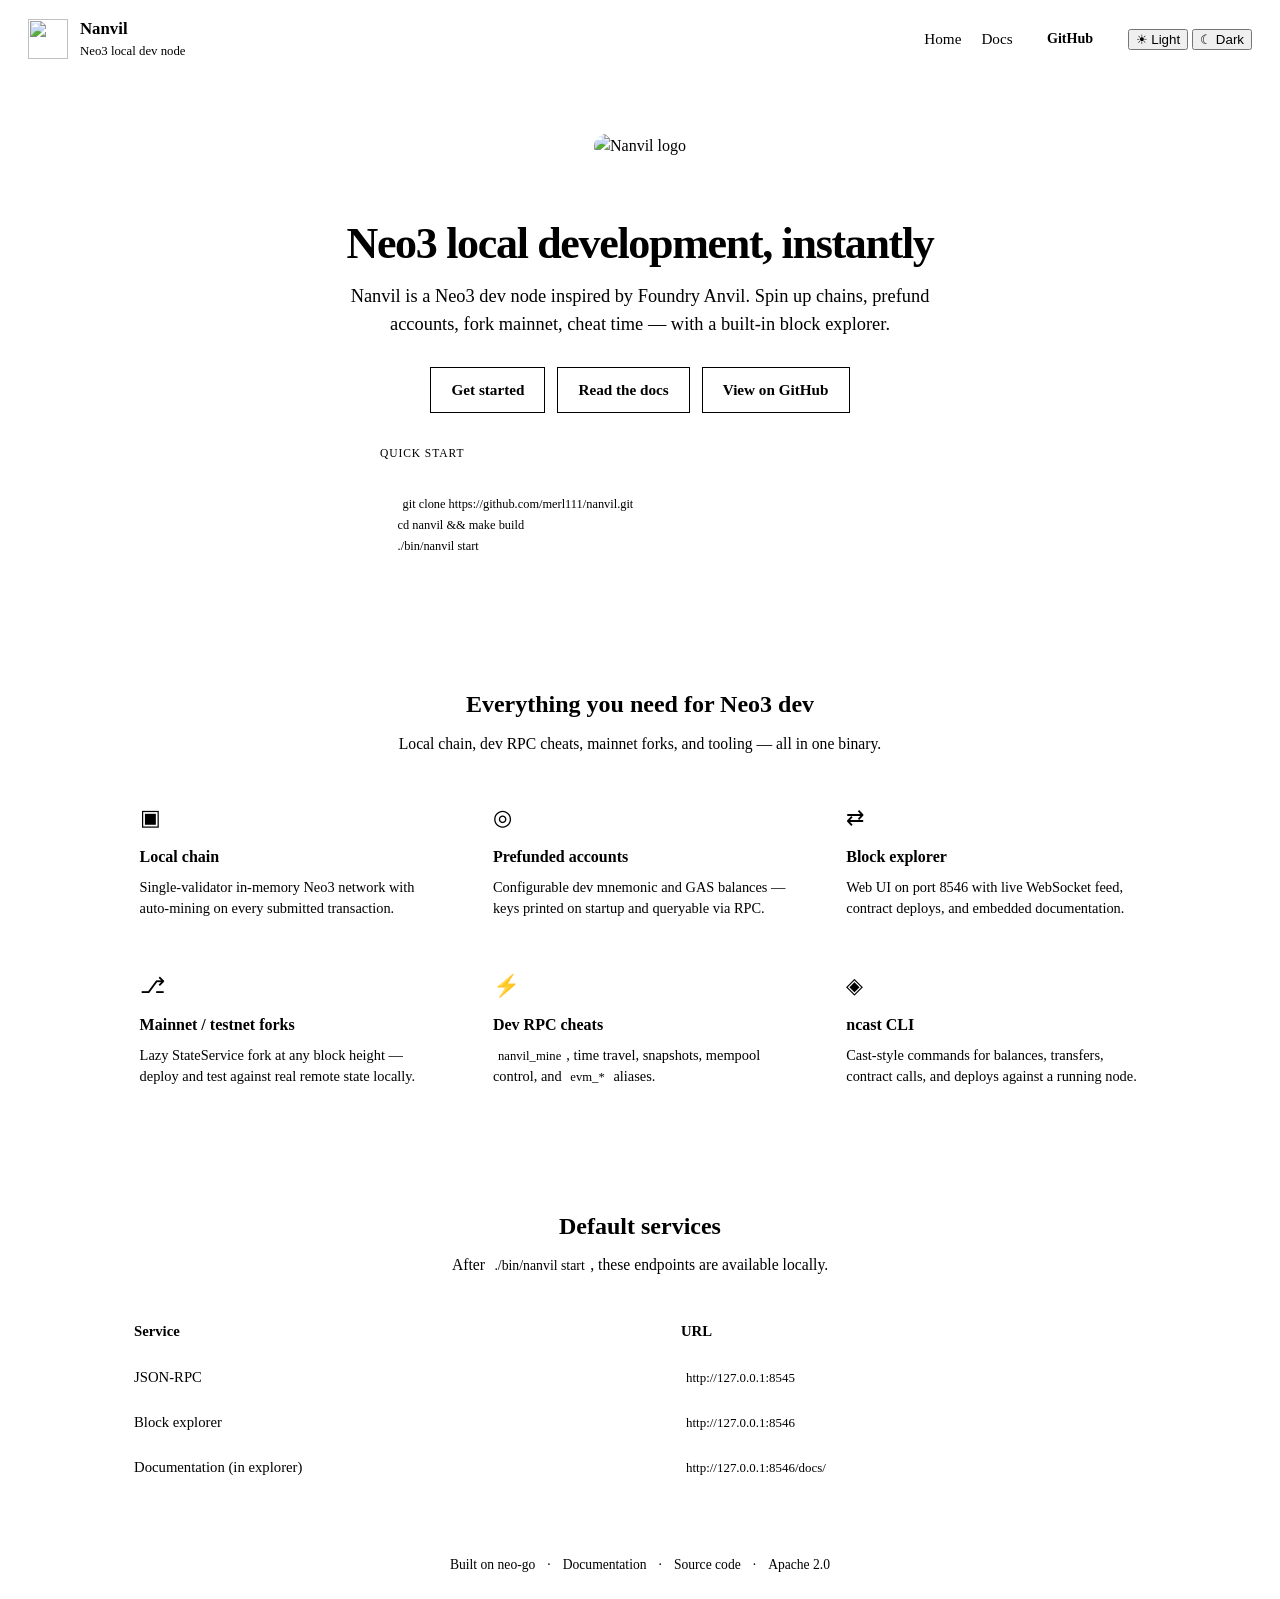
==== website/index.html @ a5bd8e7a "feat(website): add GitHub Pages landing page and static docs Add a themed landing page matching the " ====
<!DOCTYPE html>
<html lang="en">
<head>
  <meta charset="UTF-8">
  <meta name="viewport" content="width=device-width, initial-scale=1.0">
  <meta name="description" content="Nanvil — Neo3 local development node with instant chains, prefunded accounts, mainnet forks, and a built-in block explorer.">
  <title>Nanvil — Neo3 local dev node</title>
  <script>(function(){try{var k='nanvil-theme',t=localStorage.getItem(k);if(t!=='light'&&t!=='dark')t=matchMedia('(prefers-color-scheme:light)').matches?'light':'dark';document.documentElement.setAttribute('data-theme',t);}catch(e){document.documentElement.setAttribute('data-theme','dark');}})();</script>
  <link rel="preconnect" href="https://fonts.googleapis.com">
  <link rel="preconnect" href="https://fonts.gstatic.com" crossorigin>
  <link href="https://fonts.googleapis.com/css2?family=DM+Sans:ital,opsz,wght@0,9..40,400;0,9..40,500;0,9..40,600;0,9..40,700&family=JetBrains+Mono:wght@400;500&display=swap" rel="stylesheet">
  <link rel="icon" type="image/png" href="favicon.png">
  <link rel="stylesheet" href="theme.css">
  <link rel="stylesheet" href="landing.css">
</head>
<body class="landing-page">
  <div class="bg-mesh" aria-hidden="true"></div>

  <header class="landing-topbar">
    <a href="index.html" class="landing-brand">
      <img src="nanvil-logo.png" alt="" class="logo-img" width="40" height="40">
      <span>
        <strong>Nanvil</strong>
        <small>Neo3 local dev node</small>
      </span>
    </a>
    <nav class="landing-nav">
      <a href="index.html" class="active">Home</a>
      <a href="docs/index.html">Docs</a>
      <a href="https://github.com/merl111/nanvil" class="btn-github" target="_blank" rel="noopener noreferrer">GitHub</a>
      <div class="theme-switcher" role="group" aria-label="Theme">
        <button type="button" class="theme-option" data-theme="light" aria-pressed="false" title="Light theme">
          <span class="theme-option-icon" aria-hidden="true">☀</span>
          <span class="theme-option-label">Light</span>
        </button>
        <button type="button" class="theme-option" data-theme="dark" aria-pressed="false" title="Dark theme">
          <span class="theme-option-icon" aria-hidden="true">☾</span>
          <span class="theme-option-label">Dark</span>
        </button>
      </div>
    </nav>
  </header>

  <main class="landing-main">
    <section class="landing-hero">
      <img src="nanvil-logo.png" alt="Nanvil logo" class="hero-logo" width="88" height="88">
      <h1>Neo3 local development, instantly</h1>
      <p class="hero-tagline">
        Nanvil is a Neo3 dev node inspired by
        <a href="https://getfoundry.sh/anvil/" target="_blank" rel="noopener noreferrer">Foundry Anvil</a>.
        Spin up chains, prefund accounts, fork mainnet, cheat time — with a built-in block explorer.
      </p>
      <div class="hero-actions">
        <a href="docs/getting-started.html" class="btn btn-primary">Get started</a>
        <a href="docs/index.html" class="btn btn-secondary">Read the docs</a>
        <a href="https://github.com/merl111/nanvil" class="btn btn-secondary" target="_blank" rel="noopener noreferrer">View on GitHub</a>
      </div>
      <div class="hero-install">
        <p class="hero-install-label">Quick start</p>
        <pre><code>git clone https://github.com/merl111/nanvil.git
cd nanvil && make build
./bin/nanvil start</code></pre>
      </div>
    </section>

    <section class="landing-section">
      <h2>Everything you need for Neo3 dev</h2>
      <p class="section-lead">Local chain, dev RPC cheats, mainnet forks, and tooling — all in one binary.</p>
      <div class="features-grid">
        <article class="feature-card">
          <div class="feature-icon" aria-hidden="true">▣</div>
          <h3>Local chain</h3>
          <p>Single-validator in-memory Neo3 network with auto-mining on every submitted transaction.</p>
        </article>
        <article class="feature-card">
          <div class="feature-icon" aria-hidden="true">◎</div>
          <h3>Prefunded accounts</h3>
          <p>Configurable dev mnemonic and GAS balances — keys printed on startup and queryable via RPC.</p>
        </article>
        <article class="feature-card">
          <div class="feature-icon" aria-hidden="true">⇄</div>
          <h3>Block explorer</h3>
          <p>Web UI on port 8546 with live WebSocket feed, contract deploys, and embedded documentation.</p>
        </article>
        <article class="feature-card">
          <div class="feature-icon" aria-hidden="true">⎇</div>
          <h3>Mainnet / testnet forks</h3>
          <p>Lazy StateService fork at any block height — deploy and test against real remote state locally.</p>
        </article>
        <article class="feature-card">
          <div class="feature-icon" aria-hidden="true">⚡</div>
          <h3>Dev RPC cheats</h3>
          <p><code>nanvil_mine</code>, time travel, snapshots, mempool control, and <code>evm_*</code> aliases.</p>
        </article>
        <article class="feature-card">
          <div class="feature-icon" aria-hidden="true">◈</div>
          <h3>ncast CLI</h3>
          <p>Cast-style commands for balances, transfers, contract calls, and deploys against a running node.</p>
        </article>
      </div>
    </section>

    <section class="landing-section">
      <h2>Default services</h2>
      <p class="section-lead">After <code>./bin/nanvil start</code>, these endpoints are available locally.</p>
      <div class="services-table-wrap">
        <table class="services-table">
          <thead>
            <tr>
              <th>Service</th>
              <th>URL</th>
            </tr>
          </thead>
          <tbody>
            <tr>
              <td>JSON-RPC</td>
              <td><code>http://127.0.0.1:8545</code></td>
            </tr>
            <tr>
              <td>Block explorer</td>
              <td><code>http://127.0.0.1:8546</code></td>
            </tr>
            <tr>
              <td>Documentation (in explorer)</td>
              <td><code>http://127.0.0.1:8546/docs/</code></td>
            </tr>
          </tbody>
        </table>
      </div>
    </section>
  </main>

  <footer class="landing-footer">
    <span>Built on <a href="https://github.com/nspcc-dev/neo-go" target="_blank" rel="noopener noreferrer">neo-go</a></span>
    <span>·</span>
    <a href="docs/index.html">Documentation</a>
    <span>·</span>
    <a href="https://github.com/merl111/nanvil" target="_blank" rel="noopener noreferrer">Source code</a>
    <span>·</span>
    <span>Apache 2.0</span>
  </footer>

  <script src="theme.js"></script>
</body>
</html>
---- website/landing.css ----
/* Nanvil landing page — matches explorer theme */

*,
*::before,
*::after {
  box-sizing: border-box;
}

body.landing-page {
  margin: 0;
  font-family: var(--sans);
  background: var(--bg);
  color: var(--text);
  min-height: 100vh;
  line-height: 1.55;
  position: relative;
  display: flex;
  flex-direction: column;
  scrollbar-width: thin;
  scrollbar-color: var(--scrollbar-thumb) var(--scrollbar-track);
}

body.landing-page::-webkit-scrollbar {
  width: 10px;
  height: 10px;
}

body.landing-page::-webkit-scrollbar-track {
  background: var(--scrollbar-track);
  border-radius: 999px;
}

body.landing-page::-webkit-scrollbar-thumb {
  background: var(--scrollbar-thumb);
  border-radius: 999px;
  border: 2px solid var(--scrollbar-track);
}

body.landing-page::-webkit-scrollbar-thumb:hover {
  background: var(--scrollbar-thumb-hover);
}

.bg-mesh {
  position: fixed;
  inset: 0;
  z-index: -1;
  background:
    radial-gradient(ellipse 80% 60% at 10% -10%, var(--mesh-1), transparent 55%),
    radial-gradient(ellipse 60% 50% at 90% 0%, var(--mesh-2), transparent 50%),
    radial-gradient(ellipse 50% 40% at 50% 100%, var(--mesh-3), transparent 60%),
    linear-gradient(180deg, var(--bg) 0%, var(--bg2) 100%);
  pointer-events: none;
}

a {
  color: var(--accent);
  text-decoration: none;
  transition: color 0.15s;
}

a:hover {
  color: var(--neo);
}

code {
  font-family: var(--mono);
  font-size: 0.88em;
  background: var(--surface2);
  padding: 0.15em 0.4em;
  border-radius: 4px;
  border: 1px solid var(--border);
  color: var(--text-soft);
}

[data-theme="dark"] .landing-topbar,
[data-theme="dark"] .feature-card,
[data-theme="dark"] .services-table-wrap {
  background: var(--surface-solid);
}

[data-theme="dark"] .services-table td {
  color: var(--text-soft);
}

[data-theme="dark"] .services-table code {
  background: var(--surface2);
  color: var(--neo);
  border-color: var(--neo-border-3);
}

[data-theme="dark"] .hero-install pre {
  background: var(--surface2);
  border-color: var(--border-bright);
}

[data-theme="dark"] .hero-install pre code {
  background: none;
  border: none;
  padding: 0;
  color: var(--text);
}

[data-theme="dark"] .btn-secondary {
  background: var(--surface2);
  border-color: var(--border-bright);
}

[data-theme="dark"] .btn-secondary:hover {
  background: var(--accent-soft);
  border-color: var(--accent);
}

[data-theme="dark"] .landing-nav .btn-github {
  background: var(--surface2);
}

[data-theme="dark"] .feature-card code {
  background: var(--overlay-8);
  border-color: var(--border-bright);
  color: var(--neo);
}

.landing-topbar {
  display: flex;
  align-items: center;
  justify-content: space-between;
  padding: 1rem 1.75rem;
  background: var(--surface);
  backdrop-filter: var(--glass);
  border-bottom: 1px solid var(--border);
  flex-shrink: 0;
  position: sticky;
  top: 0;
  z-index: 50;
}

.landing-brand {
  display: flex;
  align-items: center;
  gap: 0.75rem;
  color: var(--text);
}

.landing-brand .logo-img {
  width: 2.5rem;
  height: 2.5rem;
  border-radius: var(--radius-sm);
  object-fit: cover;
}

.landing-brand strong {
  display: block;
  font-size: 1.05rem;
}

.landing-brand small {
  display: block;
  color: var(--muted);
  font-size: 0.8rem;
}

.landing-nav {
  display: flex;
  align-items: center;
  gap: 1.25rem;
}

.landing-nav a {
  color: var(--muted);
  font-weight: 500;
  font-size: 0.95rem;
}

.landing-nav a.active,
.landing-nav a:hover {
  color: var(--text);
}

.landing-nav .btn-github {
  display: inline-flex;
  align-items: center;
  gap: 0.4rem;
  padding: 0.45rem 0.9rem;
  border-radius: var(--radius-sm);
  border: 1px solid var(--border-bright);
  background: var(--accent-soft-2);
  color: var(--text);
  font-size: 0.88rem;
  font-weight: 600;
}

.landing-nav .btn-github:hover {
  border-color: var(--accent);
  color: var(--accent);
  background: var(--accent-soft);
}

.landing-main {
  flex: 1;
}

.landing-hero {
  max-width: 920px;
  margin: 0 auto;
  padding: 3.5rem 1.75rem 2.5rem;
  text-align: center;
}

.hero-logo {
  width: 5.5rem;
  height: 5.5rem;
  border-radius: 16px;
  margin: 0 auto 1.5rem;
  box-shadow: var(--shadow);
}

.landing-hero h1 {
  font-size: clamp(2rem, 5vw, 2.75rem);
  font-weight: 700;
  letter-spacing: -0.03em;
  margin-bottom: 0.75rem;
  line-height: 1.15;
}

.hero-tagline {
  font-size: 1.15rem;
  color: var(--text-soft);
  max-width: 640px;
  margin: 0 auto 1.75rem;
  line-height: 1.55;
}

.hero-tagline a {
  color: var(--neo);
  font-weight: 500;
}

.hero-actions {
  display: flex;
  flex-wrap: wrap;
  gap: 0.75rem;
  justify-content: center;
  margin-bottom: 2rem;
}

.btn {
  display: inline-flex;
  align-items: center;
  justify-content: center;
  gap: 0.4rem;
  padding: 0.65rem 1.25rem;
  border-radius: var(--radius-sm);
  font-weight: 600;
  font-size: 0.95rem;
  border: 1px solid transparent;
  cursor: pointer;
  transition: background 0.15s, border-color 0.15s, color 0.15s, box-shadow 0.15s;
}

.btn-primary {
  background: linear-gradient(135deg, var(--neo-deep), var(--neo));
  color: var(--logo-fg);
  border-color: var(--neo-border);
  box-shadow: 0 4px 20px var(--neo-glow);
}

.btn-primary:hover {
  color: var(--logo-fg);
  box-shadow: 0 6px 28px var(--neo-glow);
  filter: brightness(1.05);
}

.btn-secondary {
  background: var(--surface-solid);
  color: var(--text);
  border-color: var(--border-bright);
}

.btn-secondary:hover {
  border-color: var(--accent);
  color: var(--accent);
  background: var(--accent-soft-2);
}

.hero-install {
  max-width: 520px;
  margin: 0 auto;
  text-align: left;
}

.hero-install-label {
  font-size: 0.72rem;
  text-transform: uppercase;
  letter-spacing: 0.08em;
  color: var(--muted);
  margin-bottom: 0.5rem;
}

.hero-install pre {
  background: var(--surface-solid);
  border: 1px solid var(--border);
  border-radius: var(--radius-sm);
  padding: 1rem 1.1rem;
  overflow-x: auto;
  font-family: var(--mono);
  font-size: 0.88rem;
  line-height: 1.5;
  color: var(--text-soft);
}

.landing-section {
  max-width: 1100px;
  margin: 0 auto;
  padding: 2.5rem 1.75rem;
}

.landing-section h2 {
  font-size: 1.5rem;
  text-align: center;
  margin-bottom: 0.5rem;
}

.section-lead {
  text-align: center;
  color: var(--muted);
  max-width: 560px;
  margin: 0 auto 2rem;
  font-size: 0.98rem;
}

.features-grid {
  display: grid;
  grid-template-columns: repeat(auto-fit, minmax(280px, 1fr));
  gap: 1rem;
}

.feature-card {
  background: var(--surface);
  backdrop-filter: var(--glass);
  border: 1px solid var(--border);
  border-radius: var(--radius);
  padding: 1.25rem 1.35rem;
  transition: border-color 0.15s, box-shadow 0.15s;
}

.feature-card:hover {
  border-color: var(--neo-border-3);
  box-shadow: 0 4px 24px var(--neo-soft-3);
}

.feature-icon {
  font-size: 1.35rem;
  margin-bottom: 0.65rem;
  line-height: 1;
}

.feature-card h3 {
  font-size: 1rem;
  margin-bottom: 0.4rem;
}

.feature-card p {
  color: var(--muted);
  font-size: 0.9rem;
  line-height: 1.5;
  margin: 0;
}

.services-table-wrap {
  overflow-x: auto;
  border: 1px solid var(--border);
  border-radius: var(--radius);
  background: var(--surface);
}

.services-table {
  width: 100%;
  border-collapse: collapse;
  font-size: 0.92rem;
}

.services-table th,
.services-table td {
  padding: 0.7rem 1rem;
  text-align: left;
  border-bottom: 1px solid var(--border);
}

.services-table th {
  background: var(--surface2);
  color: var(--text);
  font-weight: 600;
}

.services-table tr:last-child td {
  border-bottom: none;
}

.services-table code {
  font-family: var(--mono);
  font-size: 0.88em;
}

.landing-footer {
  display: flex;
  flex-wrap: wrap;
  align-items: center;
  justify-content: center;
  gap: 0.75rem;
  padding: 1.5rem 1.75rem;
  color: var(--muted);
  font-size: 0.85rem;
  border-top: 1px solid var(--border);
  margin-top: auto;
}

.landing-footer a {
  color: var(--muted);
}

.landing-footer a:hover {
  color: var(--accent);
}

@media (max-width: 720px) {
  .landing-topbar {
    flex-wrap: wrap;
    gap: 0.75rem;
  }

  .landing-nav {
    width: 100%;
    justify-content: flex-end;
    flex-wrap: wrap;
  }

  .landing-hero {
    padding-top: 2.5rem;
  }
}
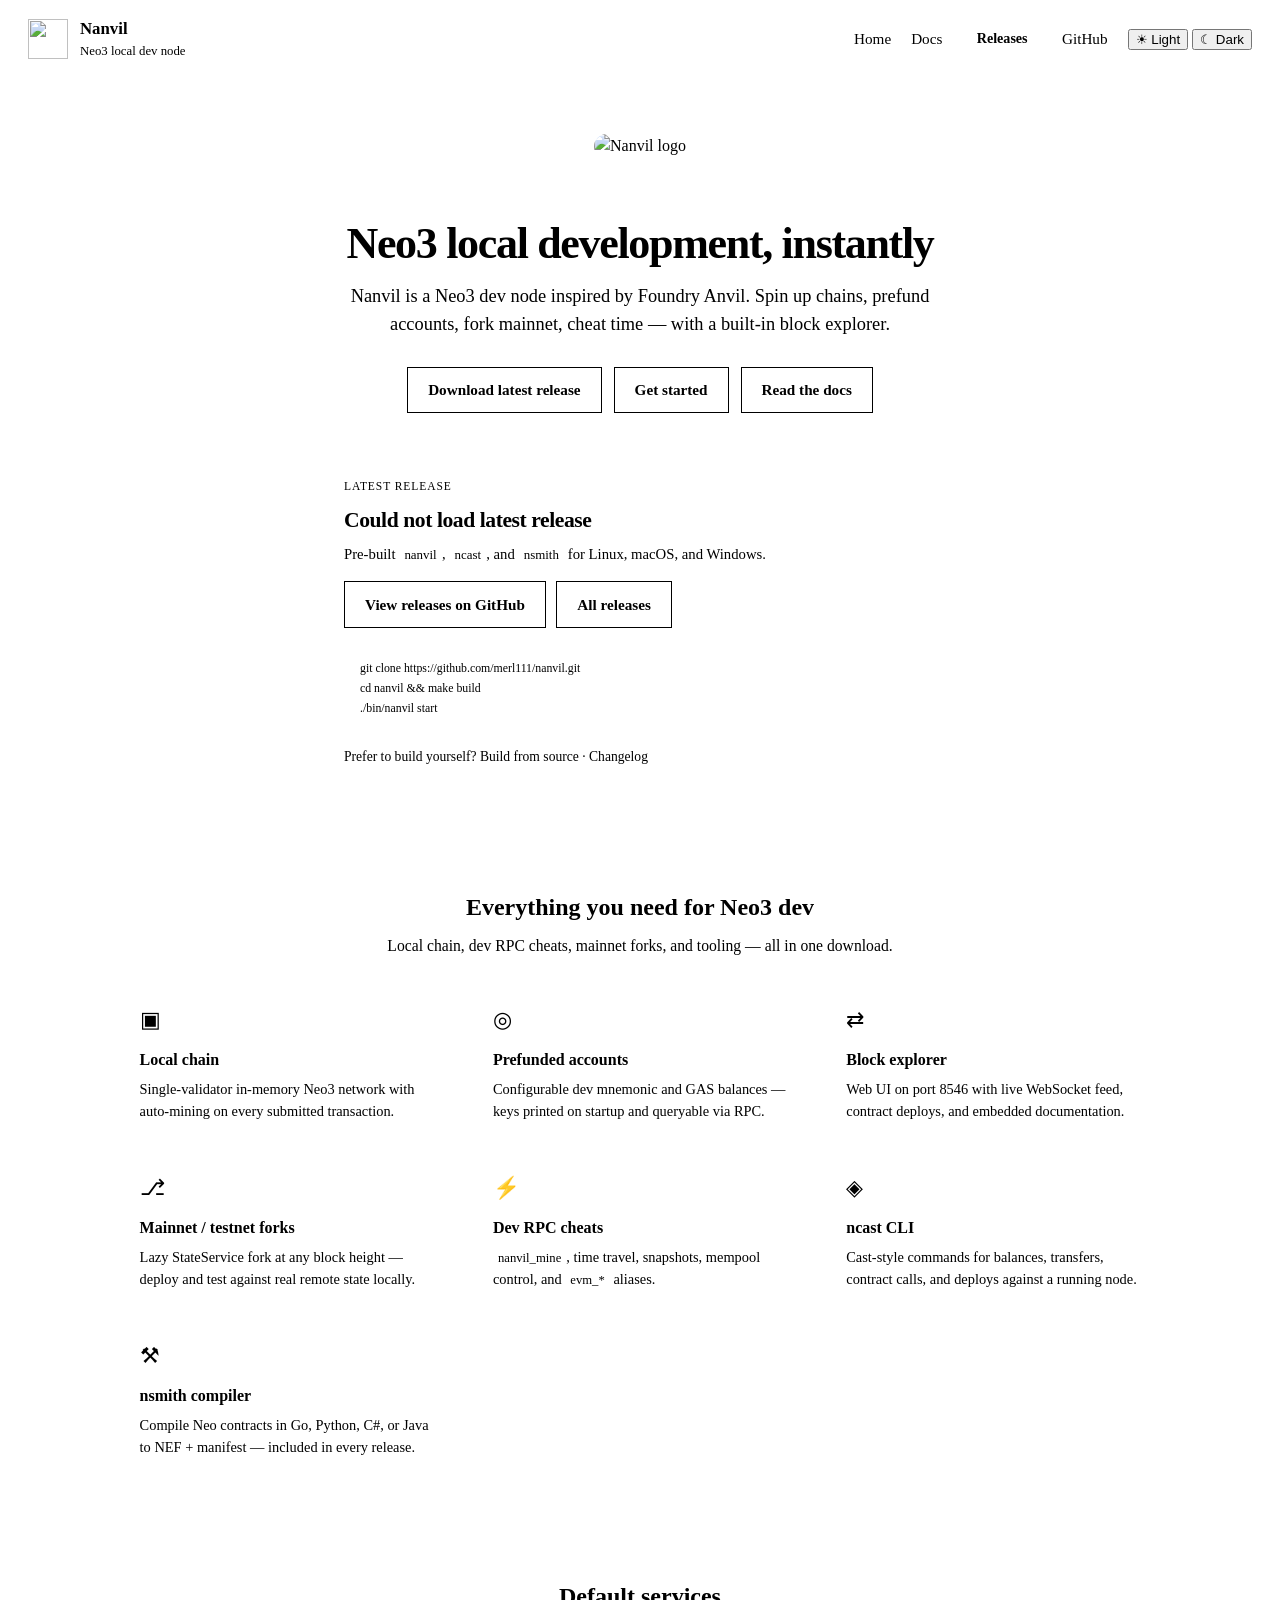
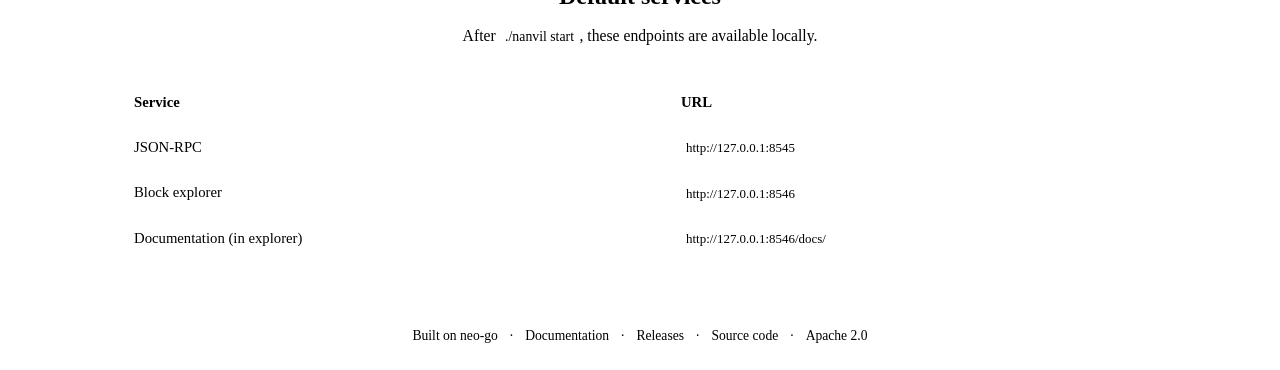
==== commit 32198caa: "feat(website): highlight GitHub releases on landing page Replace clone-and-build quick start with a " ====
--- a/website/index.html
+++ b/website/index.html
@@ -27,7 +27,8 @@
     <nav class="landing-nav">
       <a href="index.html" class="active">Home</a>
       <a href="docs/index.html">Docs</a>
-      <a href="https://github.com/merl111/nanvil" class="btn-github" target="_blank" rel="noopener noreferrer">GitHub</a>
+      <a href="https://github.com/merl111/nanvil/releases" class="btn-github" target="_blank" rel="noopener noreferrer">Releases</a>
+      <a href="https://github.com/merl111/nanvil" target="_blank" rel="noopener noreferrer">GitHub</a>
       <div class="theme-switcher" role="group" aria-label="Theme">
         <button type="button" class="theme-option" data-theme="light" aria-pressed="false" title="Light theme">
           <span class="theme-option-icon" aria-hidden="true">☀</span>
@@ -51,21 +52,35 @@
         Spin up chains, prefund accounts, fork mainnet, cheat time — with a built-in block explorer.
       </p>
       <div class="hero-actions">
-        <a href="docs/getting-started.html" class="btn btn-primary">Get started</a>
+        <a href="#download" class="btn btn-primary">Download latest release</a>
+        <a href="docs/getting-started.html" class="btn btn-secondary">Get started</a>
         <a href="docs/index.html" class="btn btn-secondary">Read the docs</a>
-        <a href="https://github.com/merl111/nanvil" class="btn btn-secondary" target="_blank" rel="noopener noreferrer">View on GitHub</a>
       </div>
-      <div class="hero-install">
-        <p class="hero-install-label">Quick start</p>
-        <pre><code>git clone https://github.com/merl111/nanvil.git
-cd nanvil && make build
-./bin/nanvil start</code></pre>
+
+      <div class="hero-release" id="download">
+        <div class="release-panel" id="release-panel">
+          <p class="hero-install-label">Latest release</p>
+          <p class="release-version" id="release-version">Loading…</p>
+          <p class="release-lead">Pre-built <code>nanvil</code>, <code>ncast</code>, and <code>nsmith</code> for Linux, macOS, and Windows.</p>
+          <div class="release-actions">
+            <a href="https://github.com/merl111/nanvil/releases/latest" class="btn btn-primary" id="release-primary">Download</a>
+            <a href="https://github.com/merl111/nanvil/releases" class="btn btn-secondary" id="release-all">All releases</a>
+          </div>
+          <pre class="release-install-cmd"><code id="release-install-cmd">curl -sSL … | tar xz
+./nanvil start</code></pre>
+          <p class="release-source" id="release-fallback">
+            Prefer to build yourself?
+            <a href="docs/getting-started.html#build-from-source">Build from source</a>
+            ·
+            <a href="https://github.com/merl111/nanvil/blob/main/CHANGELOG.md" target="_blank" rel="noopener noreferrer">Changelog</a>
+          </p>
+        </div>
       </div>
     </section>
 
     <section class="landing-section">
       <h2>Everything you need for Neo3 dev</h2>
-      <p class="section-lead">Local chain, dev RPC cheats, mainnet forks, and tooling — all in one binary.</p>
+      <p class="section-lead">Local chain, dev RPC cheats, mainnet forks, and tooling — all in one download.</p>
       <div class="features-grid">
         <article class="feature-card">
           <div class="feature-icon" aria-hidden="true">▣</div>
@@ -97,12 +112,17 @@
           <h3>ncast CLI</h3>
           <p>Cast-style commands for balances, transfers, contract calls, and deploys against a running node.</p>
         </article>
+        <article class="feature-card">
+          <div class="feature-icon" aria-hidden="true">⚒</div>
+          <h3>nsmith compiler</h3>
+          <p>Compile Neo contracts in Go, Python, C#, or Java to NEF + manifest — included in every release.</p>
+        </article>
       </div>
     </section>
 
     <section class="landing-section">
       <h2>Default services</h2>
-      <p class="section-lead">After <code>./bin/nanvil start</code>, these endpoints are available locally.</p>
+      <p class="section-lead">After <code>./nanvil start</code>, these endpoints are available locally.</p>
       <div class="services-table-wrap">
         <table class="services-table">
           <thead>
@@ -135,11 +155,14 @@
     <span>·</span>
     <a href="docs/index.html">Documentation</a>
     <span>·</span>
+    <a href="https://github.com/merl111/nanvil/releases" target="_blank" rel="noopener noreferrer">Releases</a>
+    <span>·</span>
     <a href="https://github.com/merl111/nanvil" target="_blank" rel="noopener noreferrer">Source code</a>
     <span>·</span>
     <span>Apache 2.0</span>
   </footer>
 
   <script src="theme.js"></script>
+  <script src="releases.js"></script>
 </body>
 </html>
--- a/website/landing.css
+++ b/website/landing.css
@@ -89,6 +89,12 @@
 }
 
 [data-theme="dark"] .hero-install pre {
+  background: var(--surface2);
+  border-color: var(--border-bright);
+}
+
+[data-theme="dark"] .release-panel,
+[data-theme="dark"] .release-install-cmd {
   background: var(--surface2);
   border-color: var(--border-bright);
 }
@@ -288,6 +294,77 @@
   text-align: left;
 }
 
+.hero-release {
+  max-width: 640px;
+  margin: 0 auto;
+  text-align: left;
+}
+
+.release-panel {
+  background: var(--surface-solid);
+  border: 1px solid var(--border);
+  border-radius: var(--radius);
+  padding: 1.35rem 1.5rem;
+}
+
+.release-panel--fallback {
+  border-color: var(--border-bright);
+}
+
+.release-version {
+  font-size: 1.35rem;
+  font-weight: 700;
+  letter-spacing: -0.02em;
+  margin: 0 0 0.35rem;
+  color: var(--text);
+}
+
+.release-lead {
+  color: var(--muted);
+  font-size: 0.92rem;
+  margin: 0 0 1rem;
+  line-height: 1.5;
+}
+
+.release-actions {
+  display: flex;
+  flex-wrap: wrap;
+  gap: 0.65rem;
+  margin-bottom: 1rem;
+}
+
+.release-install-cmd {
+  background: var(--surface2);
+  border: 1px solid var(--border);
+  border-radius: var(--radius-sm);
+  padding: 0.9rem 1rem;
+  overflow-x: auto;
+  font-family: var(--mono);
+  font-size: 0.84rem;
+  line-height: 1.5;
+  color: var(--text-soft);
+  margin: 0;
+}
+
+.release-install-cmd code {
+  background: none;
+  border: none;
+  padding: 0;
+  color: inherit;
+  white-space: pre-wrap;
+}
+
+.release-source {
+  margin: 0.85rem 0 0;
+  font-size: 0.85rem;
+  color: var(--muted);
+}
+
+.release-source a {
+  color: var(--accent);
+  font-weight: 500;
+}
+
 .hero-install-label {
   font-size: 0.72rem;
   text-transform: uppercase;
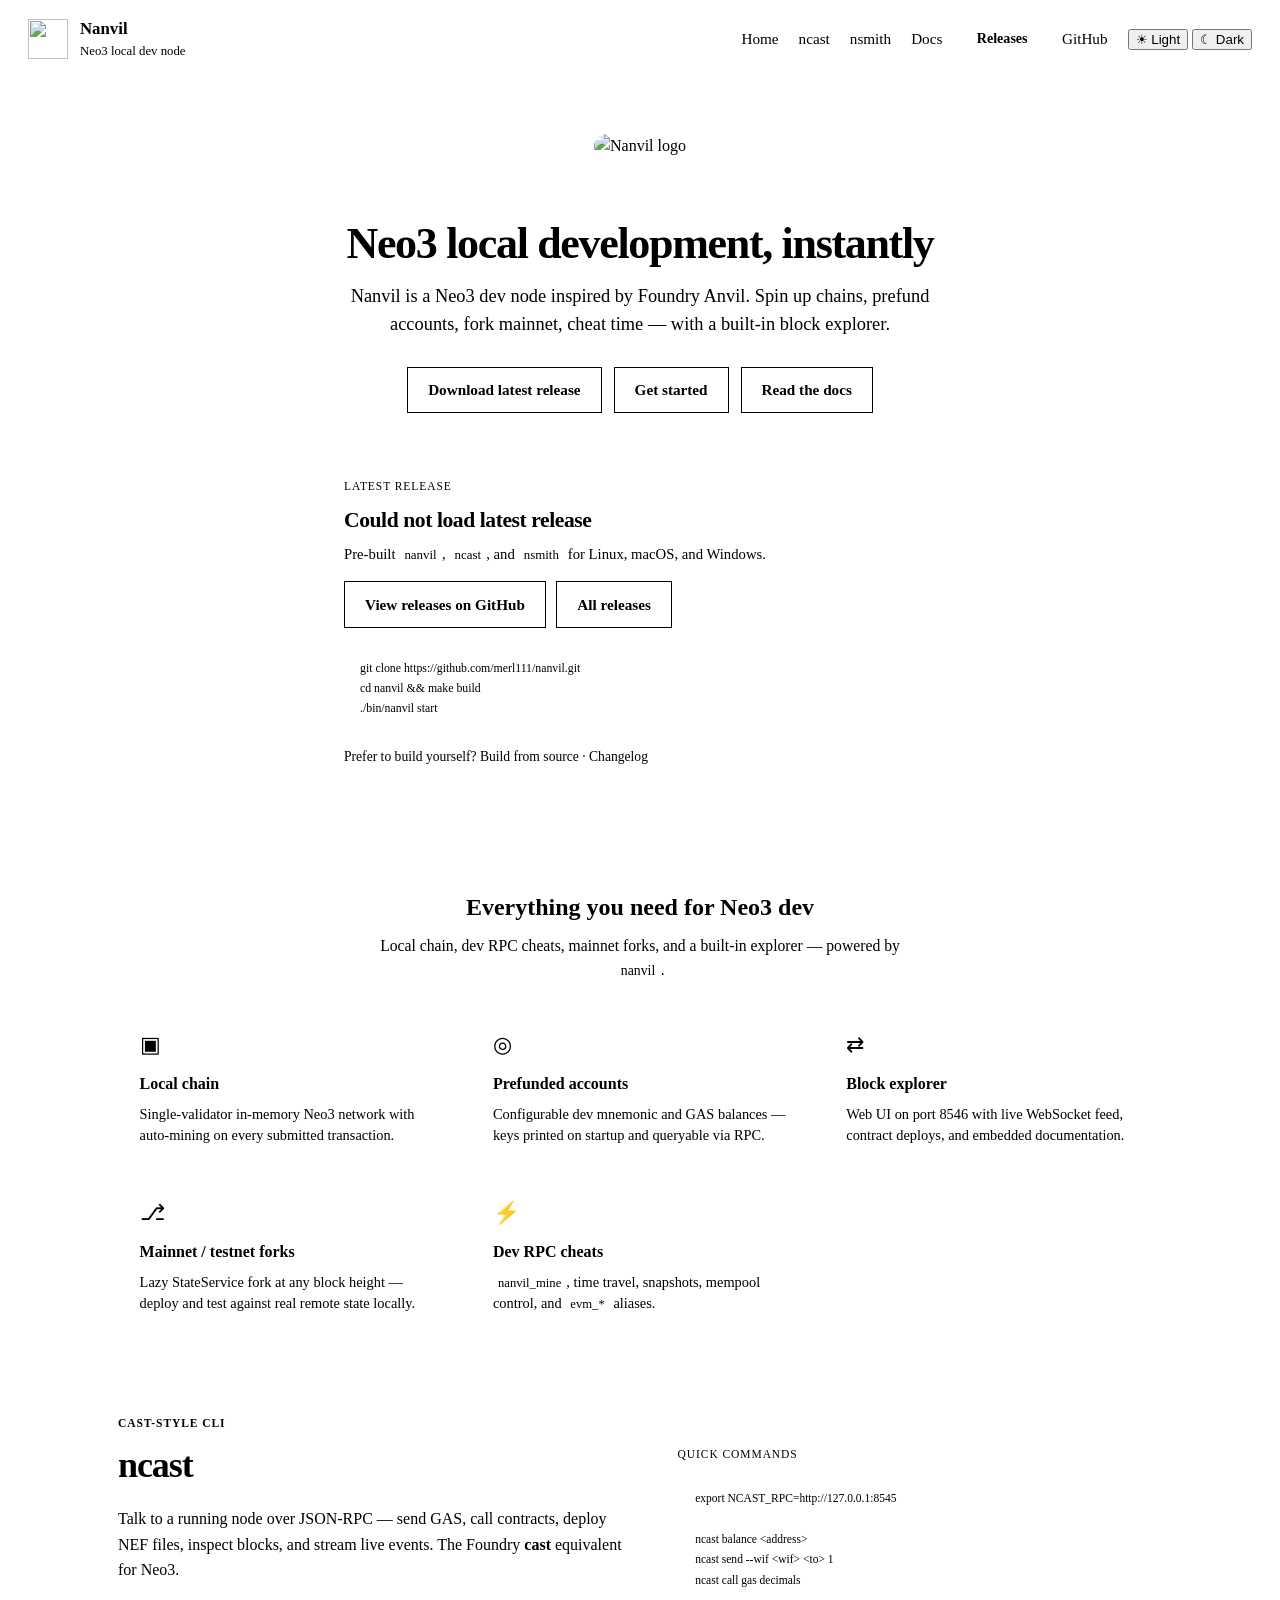
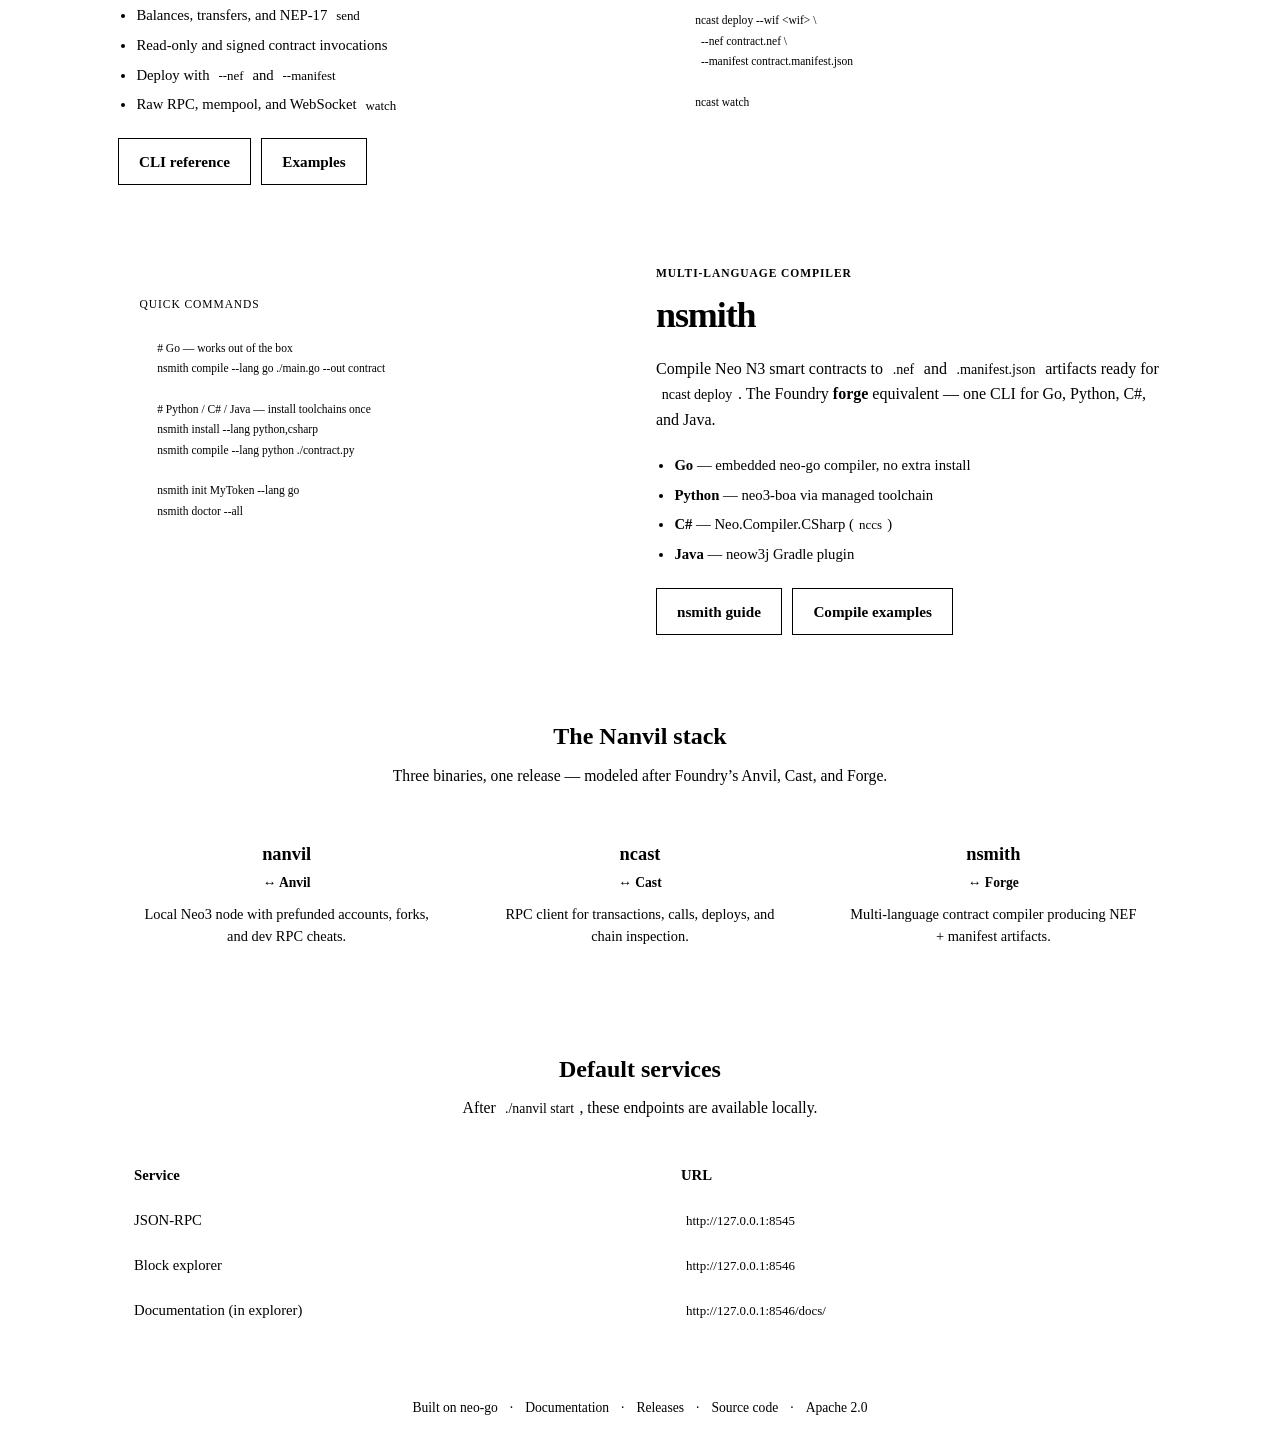
==== commit 1b62bd88: "feat(website): add dedicated ncast and nsmith sections Give each CLI its own landing-page section wi" ====
--- a/website/index.html
+++ b/website/index.html
@@ -26,6 +26,8 @@
     </a>
     <nav class="landing-nav">
       <a href="index.html" class="active">Home</a>
+      <a href="#ncast">ncast</a>
+      <a href="#nsmith">nsmith</a>
       <a href="docs/index.html">Docs</a>
       <a href="https://github.com/merl111/nanvil/releases" class="btn-github" target="_blank" rel="noopener noreferrer">Releases</a>
       <a href="https://github.com/merl111/nanvil" target="_blank" rel="noopener noreferrer">GitHub</a>
@@ -80,7 +82,7 @@
 
     <section class="landing-section">
       <h2>Everything you need for Neo3 dev</h2>
-      <p class="section-lead">Local chain, dev RPC cheats, mainnet forks, and tooling — all in one download.</p>
+      <p class="section-lead">Local chain, dev RPC cheats, mainnet forks, and a built-in explorer — powered by <code>nanvil</code>.</p>
       <div class="features-grid">
         <article class="feature-card">
           <div class="feature-icon" aria-hidden="true">▣</div>
@@ -107,15 +109,100 @@
           <h3>Dev RPC cheats</h3>
           <p><code>nanvil_mine</code>, time travel, snapshots, mempool control, and <code>evm_*</code> aliases.</p>
         </article>
-        <article class="feature-card">
-          <div class="feature-icon" aria-hidden="true">◈</div>
-          <h3>ncast CLI</h3>
-          <p>Cast-style commands for balances, transfers, contract calls, and deploys against a running node.</p>
-        </article>
-        <article class="feature-card">
-          <div class="feature-icon" aria-hidden="true">⚒</div>
-          <h3>nsmith compiler</h3>
-          <p>Compile Neo contracts in Go, Python, C#, or Java to NEF + manifest — included in every release.</p>
+      </div>
+    </section>
+
+    <section class="landing-section tool-section" id="ncast">
+      <div class="tool-layout">
+        <div class="tool-copy">
+          <p class="tool-eyebrow">Cast-style CLI</p>
+          <h2>ncast</h2>
+          <p class="tool-lead">
+            Talk to a running node over JSON-RPC — send GAS, call contracts, deploy NEF files,
+            inspect blocks, and stream live events. The Foundry <strong>cast</strong> equivalent for Neo3.
+          </p>
+          <ul class="tool-features">
+            <li>Balances, transfers, and NEP-17 <code>send</code></li>
+            <li>Read-only and signed contract invocations</li>
+            <li>Deploy with <code>--nef</code> and <code>--manifest</code></li>
+            <li>Raw RPC, mempool, and WebSocket <code>watch</code></li>
+          </ul>
+          <div class="tool-actions">
+            <a href="docs/cli-reference.html#ncast" class="btn btn-secondary">CLI reference</a>
+            <a href="docs/examples.html" class="btn btn-secondary">Examples</a>
+          </div>
+        </div>
+        <div class="tool-demo">
+          <p class="hero-install-label">Quick commands</p>
+          <pre class="tool-code"><code>export NCAST_RPC=http://127.0.0.1:8545
+
+ncast balance &lt;address&gt;
+ncast send --wif &lt;wif&gt; &lt;to&gt; 1
+ncast call gas decimals
+
+ncast deploy --wif &lt;wif&gt; \
+  --nef contract.nef \
+  --manifest contract.manifest.json
+
+ncast watch</code></pre>
+        </div>
+      </div>
+    </section>
+
+    <section class="landing-section tool-section tool-section--alt" id="nsmith">
+      <div class="tool-layout tool-layout--reverse">
+        <div class="tool-copy">
+          <p class="tool-eyebrow">Multi-language compiler</p>
+          <h2>nsmith</h2>
+          <p class="tool-lead">
+            Compile Neo N3 smart contracts to <code>.nef</code> and <code>.manifest.json</code>
+            artifacts ready for <code>ncast deploy</code>. The Foundry <strong>forge</strong> equivalent —
+            one CLI for Go, Python, C#, and Java.
+          </p>
+          <ul class="tool-features">
+            <li><strong>Go</strong> — embedded neo-go compiler, no extra install</li>
+            <li><strong>Python</strong> — neo3-boa via managed toolchain</li>
+            <li><strong>C#</strong> — Neo.Compiler.CSharp (<code>nccs</code>)</li>
+            <li><strong>Java</strong> — neow3j Gradle plugin</li>
+          </ul>
+          <div class="tool-actions">
+            <a href="docs/nsmith.html" class="btn btn-secondary">nsmith guide</a>
+            <a href="docs/examples.html" class="btn btn-secondary">Compile examples</a>
+          </div>
+        </div>
+        <div class="tool-demo">
+          <p class="hero-install-label">Quick commands</p>
+          <pre class="tool-code"><code># Go — works out of the box
+nsmith compile --lang go ./main.go --out contract
+
+# Python / C# / Java — install toolchains once
+nsmith install --lang python,csharp
+nsmith compile --lang python ./contract.py
+
+nsmith init MyToken --lang go
+nsmith doctor --all</code></pre>
+        </div>
+      </div>
+    </section>
+
+    <section class="landing-section landing-section--compact">
+      <h2>The Nanvil stack</h2>
+      <p class="section-lead">Three binaries, one release — modeled after Foundry’s Anvil, Cast, and Forge.</p>
+      <div class="stack-grid">
+        <article class="stack-card">
+          <h3>nanvil</h3>
+          <p class="stack-analogy">↔ Anvil</p>
+          <p>Local Neo3 node with prefunded accounts, forks, and dev RPC cheats.</p>
+        </article>
+        <article class="stack-card">
+          <h3>ncast</h3>
+          <p class="stack-analogy">↔ Cast</p>
+          <p>RPC client for transactions, calls, deploys, and chain inspection.</p>
+        </article>
+        <article class="stack-card">
+          <h3>nsmith</h3>
+          <p class="stack-analogy">↔ Forge</p>
+          <p>Multi-language contract compiler producing NEF + manifest artifacts.</p>
         </article>
       </div>
     </section>
--- a/website/landing.css
+++ b/website/landing.css
@@ -443,6 +443,148 @@
   margin: 0;
 }
 
+.landing-section--compact {
+  padding-top: 1.5rem;
+  padding-bottom: 1.5rem;
+}
+
+.tool-section {
+  scroll-margin-top: 5rem;
+}
+
+.tool-section--alt .tool-layout {
+  direction: rtl;
+}
+
+.tool-section--alt .tool-layout > * {
+  direction: ltr;
+}
+
+.tool-layout {
+  display: grid;
+  grid-template-columns: minmax(0, 1fr) minmax(0, 1fr);
+  gap: 2rem;
+  align-items: start;
+}
+
+.tool-copy h2 {
+  font-size: clamp(1.75rem, 4vw, 2.25rem);
+  letter-spacing: -0.03em;
+  margin: 0 0 0.75rem;
+  text-align: left;
+}
+
+.tool-eyebrow {
+  font-size: 0.72rem;
+  text-transform: uppercase;
+  letter-spacing: 0.08em;
+  color: var(--neo);
+  font-weight: 600;
+  margin: 0 0 0.35rem;
+}
+
+.tool-lead {
+  color: var(--text-soft);
+  font-size: 1rem;
+  line-height: 1.6;
+  margin: 0 0 1.25rem;
+}
+
+.tool-lead strong {
+  color: var(--text);
+  font-weight: 600;
+}
+
+.tool-features {
+  margin: 0 0 1.35rem;
+  padding-left: 1.15rem;
+  color: var(--muted);
+  font-size: 0.92rem;
+  line-height: 1.65;
+}
+
+.tool-features li + li {
+  margin-top: 0.35rem;
+}
+
+.tool-actions {
+  display: flex;
+  flex-wrap: wrap;
+  gap: 0.65rem;
+}
+
+.tool-demo {
+  background: var(--surface);
+  border: 1px solid var(--border);
+  border-radius: var(--radius);
+  padding: 1.25rem 1.35rem;
+}
+
+.tool-code {
+  background: var(--surface2);
+  border: 1px solid var(--border);
+  border-radius: var(--radius-sm);
+  padding: 1rem 1.1rem;
+  overflow-x: auto;
+  font-family: var(--mono);
+  font-size: 0.82rem;
+  line-height: 1.55;
+  color: var(--text-soft);
+  margin: 0;
+}
+
+.tool-code code {
+  background: none;
+  border: none;
+  padding: 0;
+  color: inherit;
+  white-space: pre;
+}
+
+.stack-grid {
+  display: grid;
+  grid-template-columns: repeat(3, minmax(0, 1fr));
+  gap: 1rem;
+}
+
+.stack-card {
+  background: var(--surface);
+  border: 1px solid var(--border);
+  border-radius: var(--radius);
+  padding: 1.25rem 1.35rem;
+  text-align: center;
+}
+
+.stack-card h3 {
+  font-size: 1.15rem;
+  margin: 0 0 0.25rem;
+  font-family: var(--mono);
+}
+
+.stack-analogy {
+  color: var(--neo);
+  font-size: 0.85rem;
+  font-weight: 600;
+  margin: 0 0 0.65rem;
+}
+
+.stack-card p:last-child {
+  color: var(--muted);
+  font-size: 0.9rem;
+  line-height: 1.5;
+  margin: 0;
+}
+
+[data-theme="dark"] .tool-demo,
+[data-theme="dark"] .stack-card {
+  background: var(--surface-solid);
+}
+
+[data-theme="dark"] .tool-code {
+  background: var(--surface2);
+  border-color: var(--border-bright);
+}
+
 .services-table-wrap {
   overflow-x: auto;
   border: 1px solid var(--border);
@@ -514,4 +656,14 @@
   .landing-hero {
     padding-top: 2.5rem;
   }
-}
+
+  .tool-layout,
+  .tool-layout--reverse {
+    grid-template-columns: 1fr;
+    direction: ltr;
+  }
+
+  .stack-grid {
+    grid-template-columns: 1fr;
+  }
+}
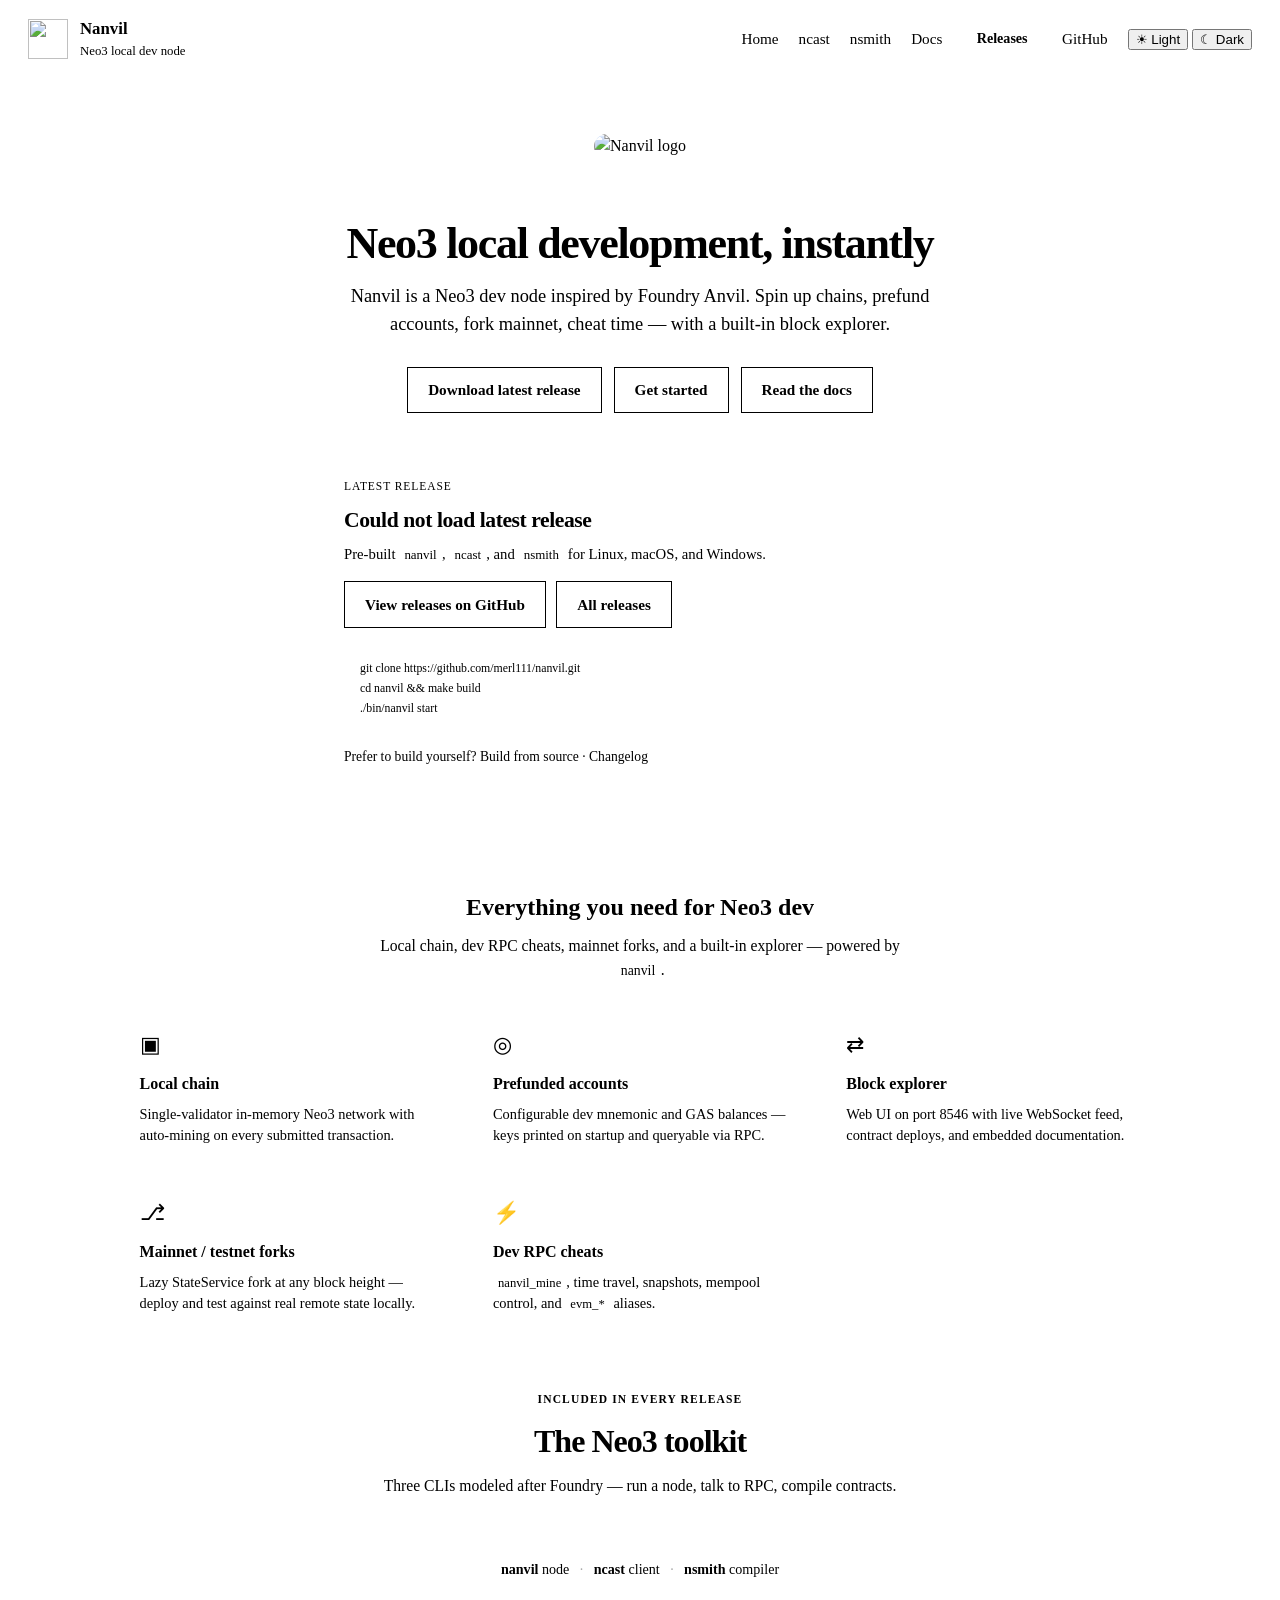
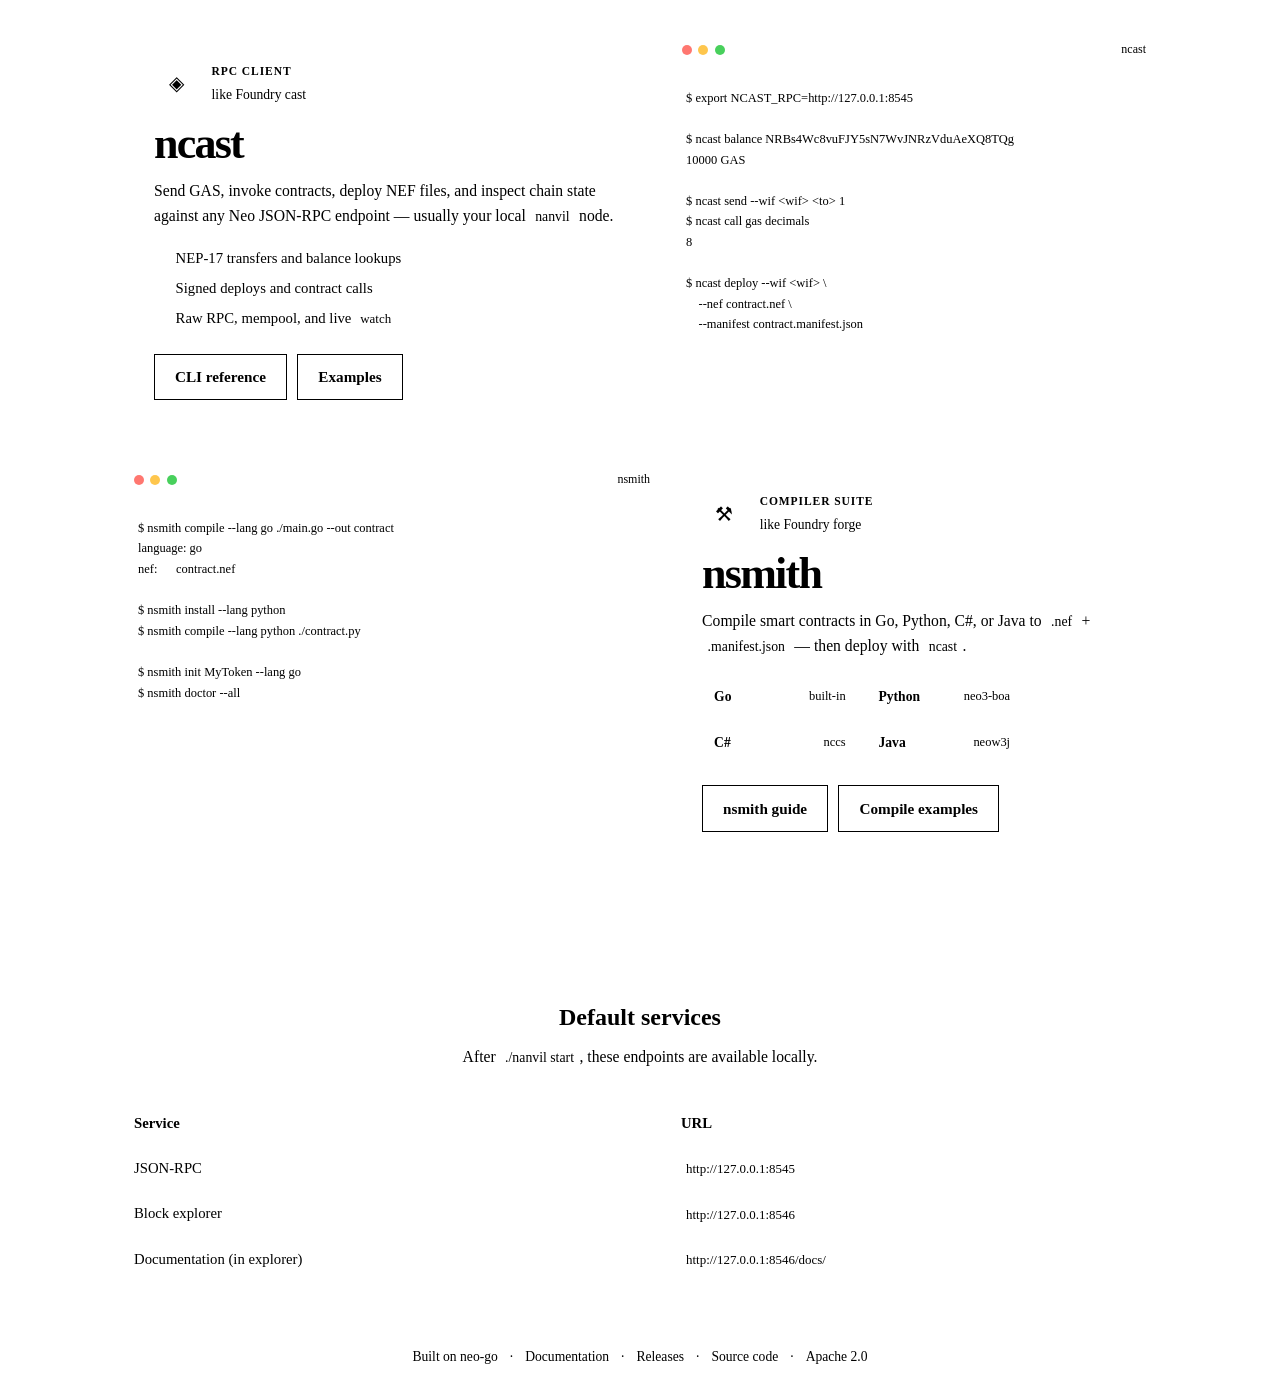
==== commit d909d60a: "feat(website): polish ncast and nsmith toolkit sections Redesign the landing-page tool sections with" ====
--- a/website/index.html
+++ b/website/index.html
@@ -112,99 +112,116 @@
       </div>
     </section>
 
-    <section class="landing-section tool-section" id="ncast">
-      <div class="tool-layout">
-        <div class="tool-copy">
-          <p class="tool-eyebrow">Cast-style CLI</p>
-          <h2>ncast</h2>
-          <p class="tool-lead">
-            Talk to a running node over JSON-RPC — send GAS, call contracts, deploy NEF files,
-            inspect blocks, and stream live events. The Foundry <strong>cast</strong> equivalent for Neo3.
-          </p>
-          <ul class="tool-features">
-            <li>Balances, transfers, and NEP-17 <code>send</code></li>
-            <li>Read-only and signed contract invocations</li>
-            <li>Deploy with <code>--nef</code> and <code>--manifest</code></li>
-            <li>Raw RPC, mempool, and WebSocket <code>watch</code></li>
-          </ul>
-          <div class="tool-actions">
-            <a href="docs/cli-reference.html#ncast" class="btn btn-secondary">CLI reference</a>
-            <a href="docs/examples.html" class="btn btn-secondary">Examples</a>
-          </div>
-        </div>
-        <div class="tool-demo">
-          <p class="hero-install-label">Quick commands</p>
-          <pre class="tool-code"><code>export NCAST_RPC=http://127.0.0.1:8545
-
-ncast balance &lt;address&gt;
-ncast send --wif &lt;wif&gt; &lt;to&gt; 1
-ncast call gas decimals
-
-ncast deploy --wif &lt;wif&gt; \
-  --nef contract.nef \
-  --manifest contract.manifest.json
-
-ncast watch</code></pre>
-        </div>
-      </div>
-    </section>
-
-    <section class="landing-section tool-section tool-section--alt" id="nsmith">
-      <div class="tool-layout tool-layout--reverse">
-        <div class="tool-copy">
-          <p class="tool-eyebrow">Multi-language compiler</p>
-          <h2>nsmith</h2>
-          <p class="tool-lead">
-            Compile Neo N3 smart contracts to <code>.nef</code> and <code>.manifest.json</code>
-            artifacts ready for <code>ncast deploy</code>. The Foundry <strong>forge</strong> equivalent —
-            one CLI for Go, Python, C#, and Java.
-          </p>
-          <ul class="tool-features">
-            <li><strong>Go</strong> — embedded neo-go compiler, no extra install</li>
-            <li><strong>Python</strong> — neo3-boa via managed toolchain</li>
-            <li><strong>C#</strong> — Neo.Compiler.CSharp (<code>nccs</code>)</li>
-            <li><strong>Java</strong> — neow3j Gradle plugin</li>
-          </ul>
-          <div class="tool-actions">
-            <a href="docs/nsmith.html" class="btn btn-secondary">nsmith guide</a>
-            <a href="docs/examples.html" class="btn btn-secondary">Compile examples</a>
-          </div>
-        </div>
-        <div class="tool-demo">
-          <p class="hero-install-label">Quick commands</p>
-          <pre class="tool-code"><code># Go — works out of the box
-nsmith compile --lang go ./main.go --out contract
-
-# Python / C# / Java — install toolchains once
-nsmith install --lang python,csharp
-nsmith compile --lang python ./contract.py
-
-nsmith init MyToken --lang go
-nsmith doctor --all</code></pre>
-        </div>
-      </div>
-    </section>
-
-    <section class="landing-section landing-section--compact">
-      <h2>The Nanvil stack</h2>
-      <p class="section-lead">Three binaries, one release — modeled after Foundry’s Anvil, Cast, and Forge.</p>
-      <div class="stack-grid">
-        <article class="stack-card">
-          <h3>nanvil</h3>
-          <p class="stack-analogy">↔ Anvil</p>
-          <p>Local Neo3 node with prefunded accounts, forks, and dev RPC cheats.</p>
-        </article>
-        <article class="stack-card">
-          <h3>ncast</h3>
-          <p class="stack-analogy">↔ Cast</p>
-          <p>RPC client for transactions, calls, deploys, and chain inspection.</p>
-        </article>
-        <article class="stack-card">
-          <h3>nsmith</h3>
-          <p class="stack-analogy">↔ Forge</p>
-          <p>Multi-language contract compiler producing NEF + manifest artifacts.</p>
-        </article>
-      </div>
+    <section class="toolkit-section">
+      <div class="toolkit-intro">
+        <p class="toolkit-eyebrow">Included in every release</p>
+        <h2>The Neo3 toolkit</h2>
+        <p class="section-lead">
+          Three CLIs modeled after Foundry — run a node, talk to RPC, compile contracts.
+        </p>
+        <div class="toolkit-trio" aria-hidden="true">
+          <span class="toolkit-trio-item"><strong>nanvil</strong> node</span>
+          <span class="toolkit-trio-sep">·</span>
+          <span class="toolkit-trio-item"><strong>ncast</strong> client</span>
+          <span class="toolkit-trio-sep">·</span>
+          <span class="toolkit-trio-item"><strong>nsmith</strong> compiler</span>
+        </div>
+      </div>
+
+      <article class="tool-showcase tool-showcase--ncast" id="ncast">
+        <div class="tool-showcase-grid">
+          <div class="tool-showcase-copy">
+            <div class="tool-meta">
+              <span class="tool-icon" aria-hidden="true">◈</span>
+              <div>
+                <span class="tool-kind">RPC client</span>
+                <span class="tool-foundry">like Foundry <em>cast</em></span>
+              </div>
+            </div>
+            <h3 class="tool-title">ncast</h3>
+            <p class="tool-desc">
+              Send GAS, invoke contracts, deploy NEF files, and inspect chain state against
+              any Neo JSON-RPC endpoint — usually your local <code>nanvil</code> node.
+            </p>
+            <ul class="tool-highlights">
+              <li>NEP-17 transfers and balance lookups</li>
+              <li>Signed deploys and contract calls</li>
+              <li>Raw RPC, mempool, and live <code>watch</code></li>
+            </ul>
+            <div class="tool-actions">
+              <a href="docs/cli-reference.html#ncast" class="btn btn-primary">CLI reference</a>
+              <a href="docs/examples.html" class="btn btn-secondary">Examples</a>
+            </div>
+          </div>
+          <div class="terminal terminal--accent">
+            <div class="terminal-chrome">
+              <span class="terminal-dot terminal-dot--red"></span>
+              <span class="terminal-dot terminal-dot--yellow"></span>
+              <span class="terminal-dot terminal-dot--green"></span>
+              <span class="terminal-label">ncast</span>
+            </div>
+            <pre class="terminal-body"><code><span class="t-dim">$</span> export NCAST_RPC=http://127.0.0.1:8545
+
+<span class="t-dim">$</span> ncast balance NRBs4Wc8vuFJY5sN7WvJNRzVduAeXQ8TQg
+<span class="t-out">10000 GAS</span>
+
+<span class="t-dim">$</span> ncast send --wif &lt;wif&gt; &lt;to&gt; 1
+<span class="t-dim">$</span> ncast call gas decimals
+<span class="t-out">8</span>
+
+<span class="t-dim">$</span> ncast deploy --wif &lt;wif&gt; \
+    --nef contract.nef \
+    --manifest contract.manifest.json</code></pre>
+          </div>
+        </div>
+      </article>
+
+      <article class="tool-showcase tool-showcase--nsmith" id="nsmith">
+        <div class="tool-showcase-grid tool-showcase-grid--reverse">
+          <div class="tool-showcase-copy">
+            <div class="tool-meta">
+              <span class="tool-icon tool-icon--forge" aria-hidden="true">⚒</span>
+              <div>
+                <span class="tool-kind">Compiler suite</span>
+                <span class="tool-foundry">like Foundry <em>forge</em></span>
+              </div>
+            </div>
+            <h3 class="tool-title">nsmith</h3>
+            <p class="tool-desc">
+              Compile smart contracts in Go, Python, C#, or Java to
+              <code>.nef</code> + <code>.manifest.json</code> — then deploy with
+              <code>ncast</code>.
+            </p>
+            <div class="lang-grid">
+              <div class="lang-chip"><span class="lang-name">Go</span><span class="lang-note">built-in</span></div>
+              <div class="lang-chip"><span class="lang-name">Python</span><span class="lang-note">neo3-boa</span></div>
+              <div class="lang-chip"><span class="lang-name">C#</span><span class="lang-note">nccs</span></div>
+              <div class="lang-chip"><span class="lang-name">Java</span><span class="lang-note">neow3j</span></div>
+            </div>
+            <div class="tool-actions">
+              <a href="docs/nsmith.html" class="btn btn-primary">nsmith guide</a>
+              <a href="docs/examples.html" class="btn btn-secondary">Compile examples</a>
+            </div>
+          </div>
+          <div class="terminal terminal--neo">
+            <div class="terminal-chrome">
+              <span class="terminal-dot terminal-dot--red"></span>
+              <span class="terminal-dot terminal-dot--yellow"></span>
+              <span class="terminal-dot terminal-dot--green"></span>
+              <span class="terminal-label">nsmith</span>
+            </div>
+            <pre class="terminal-body"><code><span class="t-dim">$</span> nsmith compile --lang go ./main.go --out contract
+<span class="t-out">language: go
+nef:      contract.nef</span>
+
+<span class="t-dim">$</span> nsmith install --lang python
+<span class="t-dim">$</span> nsmith compile --lang python ./contract.py
+
+<span class="t-dim">$</span> nsmith init MyToken --lang go
+<span class="t-dim">$</span> nsmith doctor --all</code></pre>
+          </div>
+        </div>
+      </article>
     </section>
 
     <section class="landing-section">
--- a/website/landing.css
+++ b/website/landing.css
@@ -448,63 +448,239 @@
   padding-bottom: 1.5rem;
 }
 
-.tool-section {
+/* ── Toolkit (ncast + nsmith) ── */
+
+.toolkit-section {
+  max-width: 1100px;
+  margin: 0 auto;
+  padding: 1rem 1.75rem 3rem;
+}
+
+.toolkit-intro {
+  text-align: center;
+  margin-bottom: 2.5rem;
+}
+
+.toolkit-eyebrow {
+  font-size: 0.72rem;
+  text-transform: uppercase;
+  letter-spacing: 0.1em;
+  color: var(--neo);
+  font-weight: 600;
+  margin: 0 0 0.5rem;
+}
+
+.toolkit-intro h2 {
+  font-size: clamp(1.5rem, 3.5vw, 2rem);
+  letter-spacing: -0.03em;
+  margin: 0 0 0.5rem;
+}
+
+.toolkit-trio {
+  display: inline-flex;
+  flex-wrap: wrap;
+  align-items: center;
+  justify-content: center;
+  gap: 0.5rem 0.65rem;
+  margin-top: 1.25rem;
+  padding: 0.55rem 1rem;
+  border-radius: 999px;
+  border: 1px solid var(--border);
+  background: var(--surface);
+  font-size: 0.88rem;
+  color: var(--muted);
+}
+
+.toolkit-trio-item strong {
+  font-family: var(--mono);
+  color: var(--text);
+  font-weight: 600;
+}
+
+.toolkit-trio-sep {
+  opacity: 0.35;
+}
+
+.tool-showcase {
   scroll-margin-top: 5rem;
-}
-
-.tool-section--alt .tool-layout {
-  direction: rtl;
-}
-
-.tool-section--alt .tool-layout > * {
-  direction: ltr;
-}
-
-.tool-layout {
+  margin-bottom: 1.75rem;
+  border-radius: calc(var(--radius) + 2px);
+  border: 1px solid var(--border);
+  background: var(--surface);
+  backdrop-filter: var(--glass);
+  overflow: hidden;
+  box-shadow: var(--shadow);
+}
+
+.tool-showcase--ncast {
+  border-color: var(--accent-soft-3);
+  background:
+    linear-gradient(135deg, var(--accent-soft-2) 0%, transparent 45%),
+    var(--surface);
+}
+
+.tool-showcase--nsmith {
+  border-color: var(--neo-border-3);
+  background:
+    linear-gradient(225deg, var(--neo-soft-3) 0%, transparent 45%),
+    var(--surface);
+}
+
+.tool-showcase-grid {
   display: grid;
-  grid-template-columns: minmax(0, 1fr) minmax(0, 1fr);
-  gap: 2rem;
-  align-items: start;
-}
-
-.tool-copy h2 {
-  font-size: clamp(1.75rem, 4vw, 2.25rem);
-  letter-spacing: -0.03em;
-  margin: 0 0 0.75rem;
-  text-align: left;
-}
-
-.tool-eyebrow {
+  grid-template-columns: minmax(0, 1.05fr) minmax(0, 0.95fr);
+  gap: 0;
+  align-items: stretch;
+}
+
+.tool-showcase-grid--reverse .tool-showcase-copy {
+  order: 2;
+}
+
+.tool-showcase-grid--reverse .terminal {
+  order: 1;
+}
+
+.tool-showcase-copy {
+  padding: 2rem 2rem 2rem 2.25rem;
+  display: flex;
+  flex-direction: column;
+  justify-content: center;
+}
+
+.tool-meta {
+  display: flex;
+  align-items: center;
+  gap: 0.85rem;
+  margin-bottom: 1rem;
+}
+
+.tool-icon {
+  display: flex;
+  align-items: center;
+  justify-content: center;
+  width: 2.75rem;
+  height: 2.75rem;
+  border-radius: 12px;
+  font-size: 1.25rem;
+  background: var(--accent-soft);
+  border: 1px solid var(--accent-soft-3);
+  flex-shrink: 0;
+}
+
+.tool-icon--forge {
+  background: var(--neo-soft);
+  border-color: var(--neo-border-3);
+}
+
+.tool-kind {
+  display: block;
   font-size: 0.72rem;
   text-transform: uppercase;
   letter-spacing: 0.08em;
+  color: var(--muted);
+  font-weight: 600;
+  margin-bottom: 0.15rem;
+}
+
+.tool-foundry {
+  display: block;
+  font-size: 0.85rem;
+  color: var(--text-soft);
+}
+
+.tool-foundry em {
+  font-style: normal;
+  font-family: var(--mono);
+  color: var(--accent);
+  font-weight: 500;
+}
+
+.tool-showcase--nsmith .tool-foundry em {
   color: var(--neo);
-  font-weight: 600;
-  margin: 0 0 0.35rem;
-}
-
-.tool-lead {
+}
+
+.tool-title {
+  font-family: var(--mono);
+  font-size: clamp(2rem, 5vw, 2.75rem);
+  font-weight: 700;
+  letter-spacing: -0.04em;
+  margin: 0 0 0.75rem;
+  line-height: 1;
+  text-align: left;
+}
+
+.tool-desc {
   color: var(--text-soft);
-  font-size: 1rem;
+  font-size: 0.98rem;
   line-height: 1.6;
   margin: 0 0 1.25rem;
-}
-
-.tool-lead strong {
-  color: var(--text);
+  max-width: 36em;
+}
+
+.tool-highlights {
+  list-style: none;
+  margin: 0 0 1.5rem;
+  padding: 0;
+  display: flex;
+  flex-direction: column;
+  gap: 0.55rem;
+}
+
+.tool-highlights li {
+  position: relative;
+  padding-left: 1.35rem;
+  color: var(--muted);
+  font-size: 0.92rem;
+  line-height: 1.45;
+}
+
+.tool-highlights li::before {
+  content: "";
+  position: absolute;
+  left: 0;
+  top: 0.55em;
+  width: 6px;
+  height: 6px;
+  border-radius: 50%;
+  background: var(--accent);
+  box-shadow: 0 0 8px var(--accent-glow);
+}
+
+.tool-showcase--nsmith .tool-highlights li::before {
+  background: var(--neo);
+  box-shadow: 0 0 8px var(--neo-glow);
+}
+
+.lang-grid {
+  display: grid;
+  grid-template-columns: repeat(2, minmax(0, 1fr));
+  gap: 0.55rem;
+  margin-bottom: 1.5rem;
+  max-width: 20rem;
+}
+
+.lang-chip {
+  display: flex;
+  align-items: center;
+  justify-content: space-between;
+  gap: 0.5rem;
+  padding: 0.5rem 0.75rem;
+  border-radius: var(--radius-sm);
+  border: 1px solid var(--border);
+  background: var(--surface2);
+  font-size: 0.85rem;
+}
+
+.lang-name {
+  font-family: var(--mono);
   font-weight: 600;
-}
-
-.tool-features {
-  margin: 0 0 1.35rem;
-  padding-left: 1.15rem;
-  color: var(--muted);
-  font-size: 0.92rem;
-  line-height: 1.65;
-}
-
-.tool-features li + li {
-  margin-top: 0.35rem;
+  color: var(--text);
+}
+
+.lang-note {
+  color: var(--muted);
+  font-size: 0.78rem;
 }
 
 .tool-actions {
@@ -513,76 +689,104 @@
   gap: 0.65rem;
 }
 
-.tool-demo {
-  background: var(--surface);
-  border: 1px solid var(--border);
-  border-radius: var(--radius);
-  padding: 1.25rem 1.35rem;
-}
-
-.tool-code {
-  background: var(--surface2);
-  border: 1px solid var(--border);
-  border-radius: var(--radius-sm);
-  padding: 1rem 1.1rem;
+/* Terminal mockup */
+.terminal {
+  display: flex;
+  flex-direction: column;
+  min-height: 100%;
+  border-left: 1px solid var(--border);
+  background: var(--surface-solid);
+}
+
+.tool-showcase-grid--reverse .terminal {
+  border-left: none;
+  border-right: 1px solid var(--border);
+}
+
+.terminal-chrome {
+  display: flex;
+  align-items: center;
+  gap: 0.4rem;
+  padding: 0.65rem 1rem;
+  border-bottom: 1px solid var(--border);
+  background: var(--surface2);
+}
+
+.terminal-dot {
+  width: 10px;
+  height: 10px;
+  border-radius: 50%;
+  opacity: 0.85;
+}
+
+.terminal-dot--red { background: #ff5f57; }
+.terminal-dot--yellow { background: #febc2e; }
+.terminal-dot--green { background: #28c840; }
+
+.terminal-label {
+  margin-left: auto;
+  font-family: var(--mono);
+  font-size: 0.75rem;
+  color: var(--muted);
+  font-weight: 500;
+}
+
+.terminal-body {
+  flex: 1;
+  margin: 0;
+  padding: 1.15rem 1.25rem;
   overflow-x: auto;
   font-family: var(--mono);
-  font-size: 0.82rem;
-  line-height: 1.55;
+  font-size: 0.78rem;
+  line-height: 1.65;
   color: var(--text-soft);
-  margin: 0;
-}
-
-.tool-code code {
+  background: transparent;
+}
+
+.terminal-body code {
   background: none;
   border: none;
   padding: 0;
   color: inherit;
   white-space: pre;
-}
-
-.stack-grid {
-  display: grid;
-  grid-template-columns: repeat(3, minmax(0, 1fr));
-  gap: 1rem;
-}
-
-.stack-card {
-  background: var(--surface);
-  border: 1px solid var(--border);
-  border-radius: var(--radius);
-  padding: 1.25rem 1.35rem;
-  text-align: center;
-}
-
-.stack-card h3 {
-  font-size: 1.15rem;
-  margin: 0 0 0.25rem;
-  font-family: var(--mono);
-}
-
-.stack-analogy {
+  font-size: inherit;
+}
+
+.terminal--accent .terminal-chrome {
+  background: linear-gradient(90deg, var(--accent-soft-2), var(--surface2));
+}
+
+.terminal--neo .terminal-chrome {
+  background: linear-gradient(90deg, var(--neo-soft-3), var(--surface2));
+}
+
+.t-dim {
+  color: var(--muted);
+  user-select: none;
+}
+
+.t-out {
   color: var(--neo);
-  font-size: 0.85rem;
-  font-weight: 600;
-  margin: 0 0 0.65rem;
-}
-
-.stack-card p:last-child {
-  color: var(--muted);
-  font-size: 0.9rem;
-  line-height: 1.5;
-  margin: 0;
-}
-
-[data-theme="dark"] .tool-demo,
-[data-theme="dark"] .stack-card {
-  background: var(--surface-solid);
-}
-
-[data-theme="dark"] .tool-code {
-  background: var(--surface2);
-  border-color: var(--border-bright);
+}
+
+[data-theme="dark"] .tool-showcase {
+  background:
+    linear-gradient(135deg, var(--accent-soft-2) 0%, transparent 40%),
+    var(--surface-solid);
+}
+
+[data-theme="dark"] .tool-showcase--nsmith {
+  background:
+    linear-gradient(225deg, var(--neo-soft-3) 0%, transparent 40%),
+    var(--surface-solid);
+}
+
+[data-theme="dark"] .terminal {
+  background: #0a0e14;
+}
+
+[data-theme="dark"] .lang-chip {
+  background: rgba(255, 255, 255, 0.03);
 }
 
 .services-table-wrap {
@@ -657,13 +861,30 @@
     padding-top: 2.5rem;
   }
 
-  .tool-layout,
-  .tool-layout--reverse {
-    grid-template-columns: 1fr;
-    direction: ltr;
-  }
-
-  .stack-grid {
+  .tool-showcase-grid,
+  .tool-showcase-grid--reverse {
     grid-template-columns: 1fr;
   }
-}
+
+  .tool-showcase-grid--reverse .tool-showcase-copy,
+  .tool-showcase-grid--reverse .terminal {
+    order: unset;
+  }
+
+  .terminal {
+    border-left: none;
+    border-top: 1px solid var(--border);
+  }
+
+  .tool-showcase-grid--reverse .terminal {
+    border-right: none;
+  }
+
+  .tool-showcase-copy {
+    padding: 1.5rem 1.35rem;
+  }
+
+  .lang-grid {
+    max-width: none;
+  }
+}
